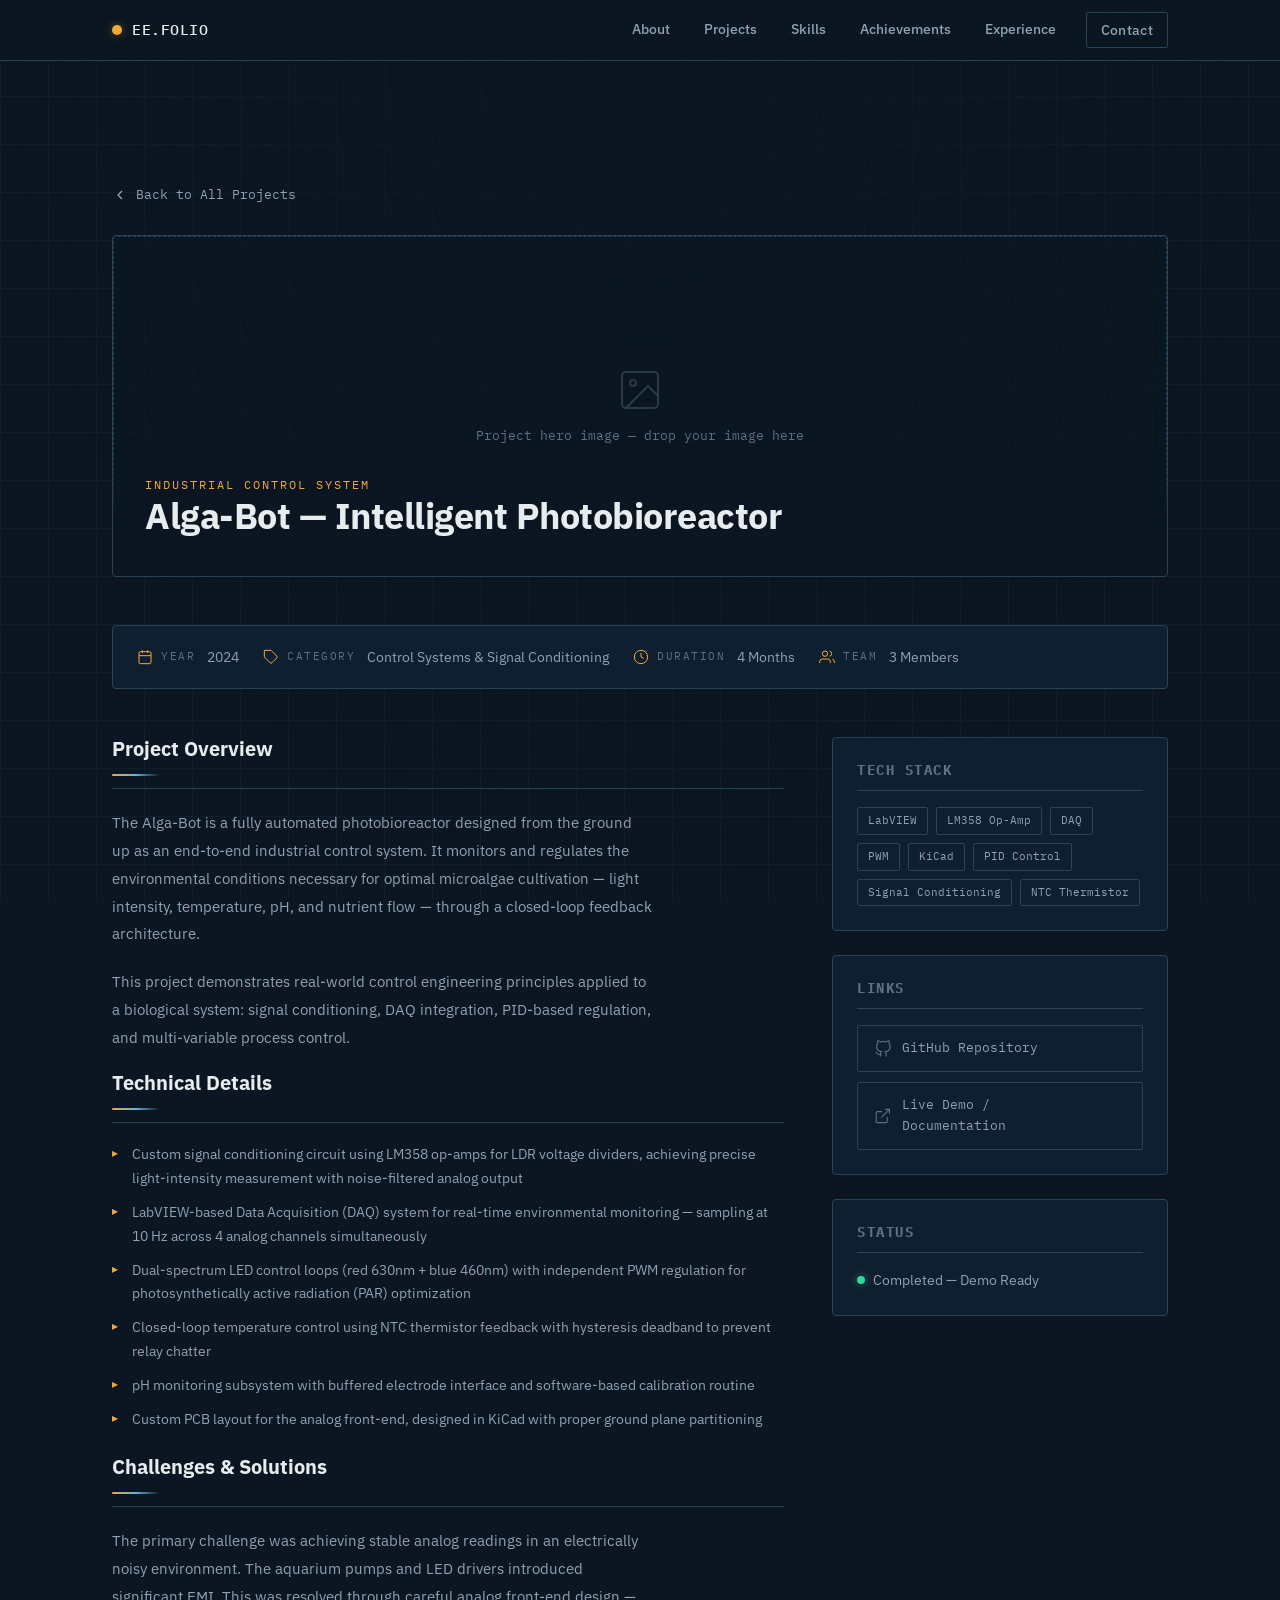
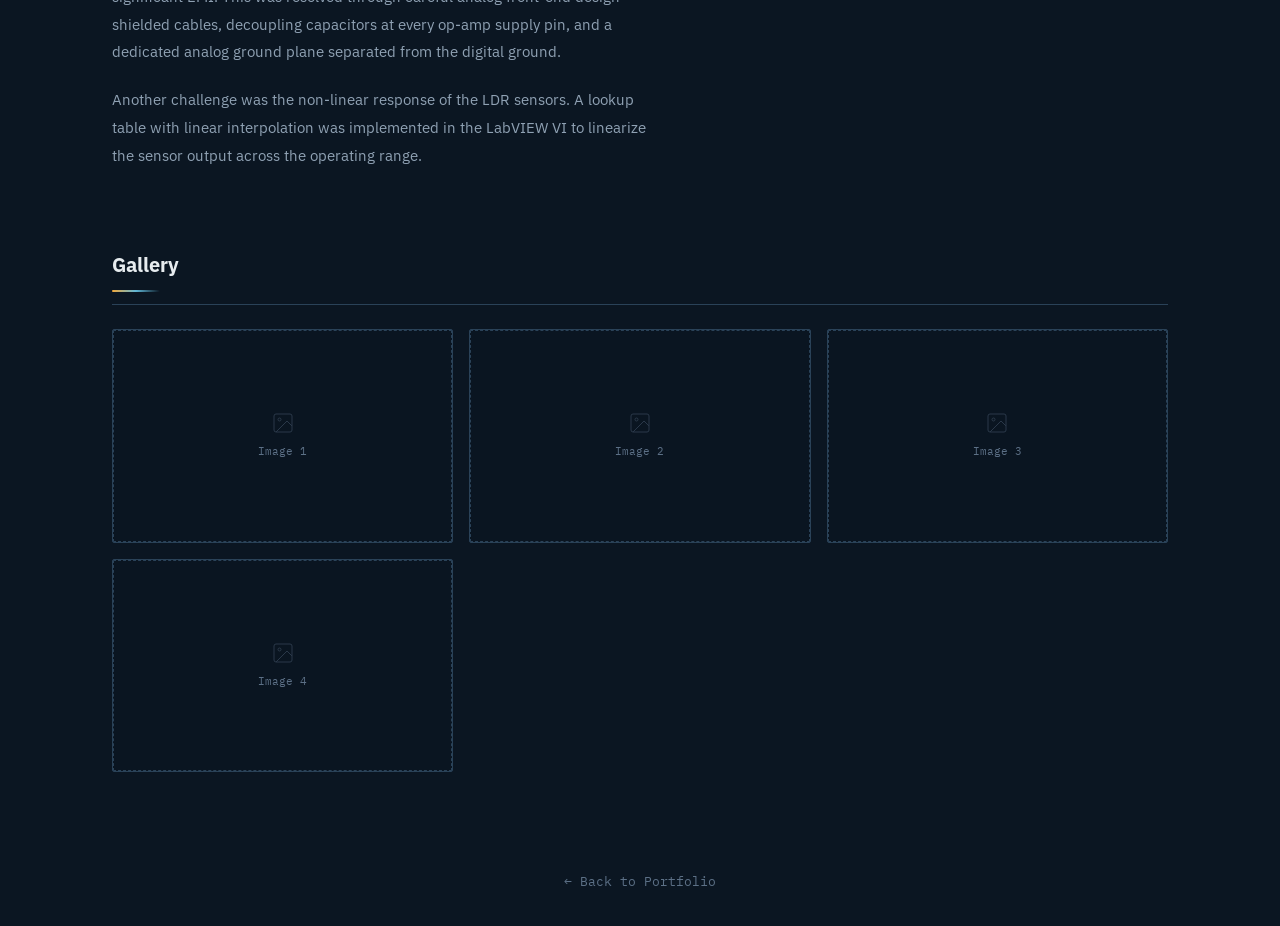
==== projects/algabot.html @ 8684368c "Add CV" ====
<!DOCTYPE html>
<html lang="en">
<head>
  <meta charset="UTF-8">
  <meta name="viewport" content="width=device-width, initial-scale=1.0">
  <title>Alga-Bot Photobioreactor — Project Detail</title>
  <meta name="description" content="End-to-end industrial control system — custom signal conditioning, LabVIEW DAQ integration, and dual-spectrum LED control loops for intelligent algae cultivation.">
  <link rel="stylesheet" href="../index.css">
  <link rel="stylesheet" href="../project-detail.css">
</head>
<body>

  <nav class="navbar" id="navbar">
    <div class="wrap">
      <a href="../index.html" class="logo">
        <span class="logo-dot"></span>
        <span>EE.FOLIO</span>
      </a>
      <ul class="nav-links">
        <li><a href="../index.html#about">About</a></li>
        <li><a href="../index.html#projects">Projects</a></li>
        <li><a href="../index.html#skills">Skills</a></li>
        <li><a href="../index.html#achievements">Achievements</a></li>
        <li><a href="../index.html#experience">Experience</a></li>
        <li><a href="../index.html#contact" class="btn btn-ghost">Contact</a></li>
      </ul>
    </div>
  </nav>

  <main class="wrap" style="padding-top: 100px;">

    <!-- Back Navigation -->
    <div class="back-nav">
      <a href="../index.html#projects" class="back-link">
        <svg viewBox="0 0 24 24" fill="none" stroke="currentColor" stroke-width="2"><polyline points="15 18 9 12 15 6"/></svg>
        Back to All Projects
      </a>
    </div>

    <!-- Hero Banner -->
    <div class="project-hero">
      <div class="project-hero-image-placeholder">
        <svg viewBox="0 0 24 24" fill="none" stroke="currentColor" stroke-width="1"><rect x="3" y="3" width="18" height="18" rx="2" ry="2"/><circle cx="8.5" cy="8.5" r="1.5"/><polyline points="21 15 16 10 5 21"/></svg>
        <span>Project hero image — drop your image here</span>
      </div>
      <div class="project-hero-overlay">
        <div class="project-category">Industrial Control System</div>
        <h1>Alga-Bot — Intelligent Photobioreactor</h1>
      </div>
    </div>

    <!-- Meta Strip -->
    <div class="project-meta-strip">
      <div class="meta-item">
        <svg viewBox="0 0 24 24" fill="none" stroke="currentColor" stroke-width="1.5"><rect x="3" y="4" width="18" height="18" rx="2" ry="2"/><line x1="16" y1="2" x2="16" y2="6"/><line x1="8" y1="2" x2="8" y2="6"/><line x1="3" y1="10" x2="21" y2="10"/></svg>
        <span class="meta-label">Year</span>
        <span class="meta-value">2024</span>
      </div>
      <div class="meta-item">
        <svg viewBox="0 0 24 24" fill="none" stroke="currentColor" stroke-width="1.5"><path d="M20.59 13.41l-7.17 7.17a2 2 0 0 1-2.83 0L2 12V2h10l8.59 8.59a2 2 0 0 1 0 2.82z"/><line x1="7" y1="7" x2="7.01" y2="7"/></svg>
        <span class="meta-label">Category</span>
        <span class="meta-value">Control Systems &amp; Signal Conditioning</span>
      </div>
      <div class="meta-item">
        <svg viewBox="0 0 24 24" fill="none" stroke="currentColor" stroke-width="1.5"><circle cx="12" cy="12" r="10"/><polyline points="12 6 12 12 16 14"/></svg>
        <span class="meta-label">Duration</span>
        <span class="meta-value">4 Months</span>
      </div>
      <div class="meta-item">
        <svg viewBox="0 0 24 24" fill="none" stroke="currentColor" stroke-width="1.5"><path d="M17 21v-2a4 4 0 0 0-4-4H5a4 4 0 0 0-4 4v2"/><circle cx="9" cy="7" r="4"/><path d="M23 21v-2a4 4 0 0 0-3-3.87"/><path d="M16 3.13a4 4 0 0 1 0 7.75"/></svg>
        <span class="meta-label">Team</span>
        <span class="meta-value">3 Members</span>
      </div>
    </div>

    <!-- Content Grid -->
    <div class="project-content">

      <!-- Left: Description -->
      <div class="project-description">
        <h2>Project Overview</h2>
        <p>
          The Alga-Bot is a fully automated photobioreactor designed from the ground up as an end-to-end industrial control system. It monitors and regulates the environmental conditions necessary for optimal microalgae cultivation — light intensity, temperature, pH, and nutrient flow — through a closed-loop feedback architecture.
        </p>
        <p>
          This project demonstrates real-world control engineering principles applied to a biological system: signal conditioning, DAQ integration, PID-based regulation, and multi-variable process control.
        </p>

        <h2>Technical Details</h2>
        <ul>
          <li>Custom signal conditioning circuit using LM358 op-amps for LDR voltage dividers, achieving precise light-intensity measurement with noise-filtered analog output</li>
          <li>LabVIEW-based Data Acquisition (DAQ) system for real-time environmental monitoring — sampling at 10 Hz across 4 analog channels simultaneously</li>
          <li>Dual-spectrum LED control loops (red 630nm + blue 460nm) with independent PWM regulation for photosynthetically active radiation (PAR) optimization</li>
          <li>Closed-loop temperature control using NTC thermistor feedback with hysteresis deadband to prevent relay chatter</li>
          <li>pH monitoring subsystem with buffered electrode interface and software-based calibration routine</li>
          <li>Custom PCB layout for the analog front-end, designed in KiCad with proper ground plane partitioning</li>
        </ul>

        <h2>Challenges &amp; Solutions</h2>
        <p>
          The primary challenge was achieving stable analog readings in an electrically noisy environment. The aquarium pumps and LED drivers introduced significant EMI. This was resolved through careful analog front-end design — shielded cables, decoupling capacitors at every op-amp supply pin, and a dedicated analog ground plane separated from the digital ground.
        </p>
        <p>
          Another challenge was the non-linear response of the LDR sensors. A lookup table with linear interpolation was implemented in the LabVIEW VI to linearize the sensor output across the operating range.
        </p>
      </div>

      <!-- Right: Sidebar -->
      <div class="project-sidebar">

        <!-- Tech Stack -->
        <div class="sidebar-panel">
          <h3>Tech Stack</h3>
          <div class="sidebar-tags">
            <span class="tag">LabVIEW</span>
            <span class="tag">LM358 Op-Amp</span>
            <span class="tag">DAQ</span>
            <span class="tag">PWM</span>
            <span class="tag">KiCad</span>
            <span class="tag">PID Control</span>
            <span class="tag">Signal Conditioning</span>
            <span class="tag">NTC Thermistor</span>
          </div>
        </div>

        <!-- Links -->
        <div class="sidebar-panel">
          <h3>Links</h3>
          <a href="#" class="project-link" target="_blank" rel="noopener">
            <svg viewBox="0 0 24 24" fill="none" stroke="currentColor" stroke-width="1.5"><path d="M9 19c-5 1.5-5-2.5-7-3m14 6v-3.87a3.37 3.37 0 0 0-.94-2.61c3.14-.35 6.44-1.54 6.44-7A5.44 5.44 0 0 0 20 4.77 5.07 5.07 0 0 0 19.91 1S18.73.65 16 2.48a13.38 13.38 0 0 0-7 0C6.27.65 5.09 1 5.09 1A5.07 5.07 0 0 0 5 4.77a5.44 5.44 0 0 0-1.5 3.78c0 5.42 3.3 6.61 6.44 7A3.37 3.37 0 0 0 9 18.13V22"/></svg>
            GitHub Repository
            <svg class="link-arrow" viewBox="0 0 24 24" fill="none" stroke="currentColor" stroke-width="2" width="14" height="14"><polyline points="9 18 15 12 9 6"/></svg>
          </a>
          <a href="#" class="project-link" target="_blank" rel="noopener">
            <svg viewBox="0 0 24 24" fill="none" stroke="currentColor" stroke-width="1.5"><path d="M18 13v6a2 2 0 0 1-2 2H5a2 2 0 0 1-2-2V8a2 2 0 0 1 2-2h6"/><polyline points="15 3 21 3 21 9"/><line x1="10" y1="14" x2="21" y2="3"/></svg>
            Live Demo / Documentation
            <svg class="link-arrow" viewBox="0 0 24 24" fill="none" stroke="currentColor" stroke-width="2" width="14" height="14"><polyline points="9 18 15 12 9 6"/></svg>
          </a>
        </div>

        <!-- Status -->
        <div class="sidebar-panel">
          <h3>Status</h3>
          <div style="display: flex; align-items: center; gap: 8px;">
            <span style="width: 8px; height: 8px; border-radius: 50%; background: #34d399; box-shadow: 0 0 8px rgba(52, 211, 153, 0.5);"></span>
            <span style="font-size: 14px; color: var(--text-muted);">Completed — Demo Ready</span>
          </div>
        </div>

      </div>
    </div>

    <!-- Image Gallery -->
    <div class="project-gallery">
      <h2>Gallery</h2>
      <div class="gallery-grid">
        <div class="gallery-item">
          <div class="gallery-placeholder">
            <svg viewBox="0 0 24 24" fill="none" stroke="currentColor" stroke-width="1"><rect x="3" y="3" width="18" height="18" rx="2" ry="2"/><circle cx="8.5" cy="8.5" r="1.5"/><polyline points="21 15 16 10 5 21"/></svg>
            <span>Image 1</span>
          </div>
          <div class="gallery-caption">Circuit Board Assembly</div>
        </div>
        <div class="gallery-item">
          <div class="gallery-placeholder">
            <svg viewBox="0 0 24 24" fill="none" stroke="currentColor" stroke-width="1"><rect x="3" y="3" width="18" height="18" rx="2" ry="2"/><circle cx="8.5" cy="8.5" r="1.5"/><polyline points="21 15 16 10 5 21"/></svg>
            <span>Image 2</span>
          </div>
          <div class="gallery-caption">LabVIEW Dashboard</div>
        </div>
        <div class="gallery-item">
          <div class="gallery-placeholder">
            <svg viewBox="0 0 24 24" fill="none" stroke="currentColor" stroke-width="1"><rect x="3" y="3" width="18" height="18" rx="2" ry="2"/><circle cx="8.5" cy="8.5" r="1.5"/><polyline points="21 15 16 10 5 21"/></svg>
            <span>Image 3</span>
          </div>
          <div class="gallery-caption">Full System Setup</div>
        </div>
        <div class="gallery-item">
          <div class="gallery-placeholder">
            <svg viewBox="0 0 24 24" fill="none" stroke="currentColor" stroke-width="1"><rect x="3" y="3" width="18" height="18" rx="2" ry="2"/><circle cx="8.5" cy="8.5" r="1.5"/><polyline points="21 15 16 10 5 21"/></svg>
            <span>Image 4</span>
          </div>
          <div class="gallery-caption">Signal Conditioning PCB</div>
        </div>
      </div>
    </div>

  </main>

  <footer>
    <div class="wrap" style="padding: 32px 0; text-align: center;">
      <a href="../index.html" style="font-family: var(--font-mono); font-size: 13px; color: var(--text-faint); text-decoration: none;">← Back to Portfolio</a>
    </div>
  </footer>

</body>
</html>
---- index.css ----
/* ============================================================
   CONTROL PANEL / SCHEMATIC PORTFOLIO — DESIGN SYSTEM & STYLES
   ============================================================ */

/* --- Fonts --- */
@import url('https://fonts.googleapis.com/css2?family=IBM+Plex+Mono:wght@400;500&family=IBM+Plex+Sans:wght@400;500;600;700&display=swap');

/* --- Custom Properties --- */
:root {
  --navy-950: #0B1622;
  --navy-900: #101F30;
  --navy-850: #132538;
  --navy-800: #16293D;
  --line: #2A4258;
  --line-bright: #3E6E96;
  --amber: #F2A93B;
  --amber-dim: #8a6425;
  --amber-glow: rgba(242, 169, 59, 0.35);
  --cyan: #5FB6D6;
  --text: #E7ECEF;
  --text-muted: #8FA1B3;
  --text-faint: #5C7086;

  --radius-sm: 2px;
  --radius-md: 4px;
  --font-sans: 'IBM Plex Sans', sans-serif;
  --font-mono: 'IBM Plex Mono', monospace;

  --grid-size: 48px;
  --wrap-max: 1120px;
  --wrap-pad: 32px;
  --section-pad: 80px;
}

/* --- Reset --- */
*, *::before, *::after {
  margin: 0;
  padding: 0;
  box-sizing: border-box;
}

html {
  scroll-behavior: smooth;
  -webkit-font-smoothing: antialiased;
  -moz-osx-font-smoothing: grayscale;
}

body {
  font-family: var(--font-sans);
  font-size: 16px;
  line-height: 1.6;
  color: var(--text-muted);
  background-color: var(--navy-950);
  min-height: 100vh;
  overflow-x: hidden;
}

/* --- Blueprint Grid Background --- */
body::before {
  content: '';
  position: fixed;
  inset: 0;
  z-index: 0;
  pointer-events: none;
  background-image:
    linear-gradient(to right,  var(--line) 1px, transparent 1px),
    linear-gradient(to bottom, var(--line) 1px, transparent 1px);
  background-size: var(--grid-size) var(--grid-size);
  opacity: 0.18;
}

/* Radial vignette to fade grid at top */
body::after {
  content: '';
  position: fixed;
  inset: 0;
  z-index: 0;
  pointer-events: none;
  background: radial-gradient(ellipse at 50% 0%, var(--navy-950) 0%, transparent 70%);
}

/* --- Utility: Wrap --- */
.wrap {
  max-width: var(--wrap-max);
  margin: 0 auto;
  padding-left: var(--wrap-pad);
  padding-right: var(--wrap-pad);
  position: relative;
  z-index: 1;
}

section {
  padding-top: var(--section-pad);
  padding-bottom: var(--section-pad);
  position: relative;
  z-index: 1;
}

/* --- Focus Ring --- */
:focus-visible {
  outline: 2px solid var(--amber);
  outline-offset: 3px;
}

/* --- Links --- */
a {
  color: inherit;
  text-decoration: none;
}

/* --- Typography --- */
h1, h2, h3, h4 {
  color: var(--text);
  font-weight: 700;
  line-height: 1.15;
}

h1 {
  font-size: 44px;
  letter-spacing: -0.5px;
}

h2 {
  font-size: 26px;
  margin-bottom: 48px;
}

h2 .section-ref {
  font-family: var(--font-mono);
  font-size: 12px;
  font-weight: 400;
  color: var(--text-faint);
  margin-right: 10px;
  vertical-align: middle;
}

p {
  max-width: 60ch;
}

.mono {
  font-family: var(--font-mono);
}

.eyebrow {
  font-family: var(--font-mono);
  font-size: 13px;
  color: var(--cyan);
  font-weight: 400;
  margin-bottom: 12px;
  display: block;
}

.lede {
  font-size: 17px;
  color: var(--text-muted);
  max-width: 46ch;
  margin-top: 16px;
  line-height: 1.6;
}

.amber {
  background: linear-gradient(135deg, #F2A93B 0%, #E8A535 40%, #5FB6D6 100%);
  -webkit-background-clip: text;
  -webkit-text-fill-color: transparent;
  background-clip: text;
}

/* --- Buttons --- */
.btn {
  display: inline-flex;
  align-items: center;
  gap: 8px;
  font-family: var(--font-mono);
  font-size: 13px;
  font-weight: 500;
  padding: 11px 24px;
  border-radius: var(--radius-sm);
  border: 1px solid transparent;
  cursor: pointer;
  transition: transform 0.18s ease, background-color 0.18s ease, border-color 0.18s ease, color 0.18s ease;
  text-decoration: none;
  letter-spacing: 0.3px;
}

.btn:hover {
  transform: translateY(-1px);
}

.btn-primary {
  background-color: var(--amber);
  color: var(--navy-950);
  border-color: var(--amber);
}

.btn-primary:hover {
  background-color: #e69d2f;
  border-color: #e69d2f;
}

.btn-ghost {
  background: transparent;
  color: var(--text);
  border-color: var(--line);
}

.btn-ghost:hover {
  border-color: var(--line-bright);
  color: var(--amber);
}

/* --- Mounting Bolt Dots --- */
.panel {
  position: relative;
  background: var(--navy-900);
  border: 1px solid var(--line);
  border-radius: var(--radius-md);
  transition: border-color 0.25s ease;
}

.panel:hover {
  border-color: var(--line-bright);
}

.panel::before,
.panel::after,
.panel .bolt-bl,
.panel .bolt-br {
  content: '';
  position: absolute;
  width: 8px;
  height: 8px;
  border-radius: 50%;
  background: var(--navy-800);
  border: 1px solid var(--line);
  z-index: 2;
}

.panel::before { top: 8px; left: 8px; }
.panel::after  { top: 8px; right: 8px; }
.panel .bolt-bl { bottom: 8px; left: 8px; }
.panel .bolt-br { bottom: 8px; right: 8px; }


/* ====================
   NAVBAR
   ==================== */
.navbar {
  position: sticky;
  top: 0;
  z-index: 100;
  background: rgba(11, 22, 34, 0.82);
  backdrop-filter: blur(16px);
  -webkit-backdrop-filter: blur(16px);
  border-bottom: 1px solid var(--line);
}

.navbar .wrap {
  display: flex;
  align-items: center;
  justify-content: space-between;
  height: 60px;
}

.logo {
  display: flex;
  align-items: center;
  gap: 10px;
  font-family: var(--font-mono);
  font-size: 15px;
  font-weight: 500;
  color: var(--text);
  letter-spacing: 0.5px;
}

.logo-dot {
  width: 10px;
  height: 10px;
  border-radius: 50%;
  background: var(--amber);
  box-shadow: 0 0 8px var(--amber-glow), 0 0 20px rgba(242, 169, 59, 0.15);
}

.nav-links {
  display: flex;
  align-items: center;
  gap: 6px;
  list-style: none;
}

.nav-links a {
  font-family: var(--font-sans);
  font-size: 14px;
  font-weight: 500;
  color: var(--text-muted);
  padding: 6px 14px;
  border-radius: var(--radius-sm);
  transition: color 0.18s ease;
}

.nav-links a:not(.btn) {
  display: inline-block;
  transform: translateY(1px); /* Lowers the text to align with the button */
}

.nav-links a:hover {
  color: var(--text);
}

.nav-links .btn {
  margin-left: 10px;
}


/* ====================
   BUS RULE DIVIDER
   ==================== */
.bus-rule {
  position: relative;
  z-index: 1;
  height: 1px;
  background: var(--line-bright);
  margin: 0;
}

.bus-rule::before,
.bus-rule::after {
  content: '';
  position: absolute;
  top: 50%;
  transform: translateY(-50%);
  width: 6px;
  height: 6px;
  border-radius: 50%;
  background: var(--navy-950);
  border: 1.5px solid var(--line-bright);
}

.bus-rule::before { left: 25%; }
.bus-rule::after  { right: 25%; }

.bus-rule-center {
  position: absolute;
  top: 50%;
  left: 50%;
  transform: translate(-50%, -50%);
  width: 6px;
  height: 6px;
  border-radius: 50%;
  background: var(--navy-950);
  border: 1.5px solid var(--line-bright);
}


/* ====================
   HERO
   ==================== */
.hero {
  padding-top: 100px;
  padding-bottom: var(--section-pad);
}

.hero-grid {
  display: grid;
  grid-template-columns: 55fr 45fr;
  gap: 48px;
  align-items: center;
}

.hero-text {
  display: flex;
  flex-direction: column;
  align-items: flex-start;
}

.hero-text h1 {
  margin-bottom: 0;
}

.hero-buttons {
  display: flex;
  gap: 14px;
  margin-top: 32px;
}

/* Oscilloscope Panel */
.scope-panel {
  background: var(--navy-900);
  border: 1px solid var(--line);
  border-radius: var(--radius-md);
  overflow: hidden;
}

.scope-header {
  display: flex;
  align-items: center;
  justify-content: space-between;
  padding: 10px 16px;
  border-bottom: 1px solid var(--line);
}

.scope-channel {
  font-family: var(--font-mono);
  font-size: 11px;
  color: var(--text-faint);
  letter-spacing: 0.5px;
}

.scope-leds {
  display: flex;
  gap: 8px;
}

.led {
  width: 8px;
  height: 8px;
  border-radius: 50%;
  background: var(--navy-800);
  border: 1px solid var(--line);
  transition: background 0.16s ease, box-shadow 0.16s ease;
}

.led.on {
  background: var(--amber);
  border-color: var(--amber);
  box-shadow: 0 0 6px var(--amber-glow), 0 0 14px rgba(242, 169, 59, 0.2);
}

.scope-display {
  padding: 20px 16px;
  position: relative;
  height: 180px;
  overflow: hidden;
}

.scope-grid-line {
  position: absolute;
  left: 16px;
  right: 16px;
  height: 1px;
  background: var(--line);
  opacity: 0.5;
}

.scope-grid-line:nth-child(1) { top: 25%; }
.scope-grid-line:nth-child(2) { top: 50%; }
.scope-grid-line:nth-child(3) { top: 75%; }

.scope-svg {
  position: relative;
  z-index: 1;
  width: 100%;
  height: 100%;
}

.scope-trace {
  fill: none;
  stroke: var(--amber);
  stroke-width: 2;
  stroke-linecap: round;
  stroke-linejoin: round;
  filter: drop-shadow(0 0 4px rgba(242, 169, 59, 0.4));
}

.scope-footer {
  display: flex;
  align-items: center;
  justify-content: space-between;
  padding: 10px 16px;
  border-top: 1px solid var(--line);
  font-family: var(--font-mono);
  font-size: 11px;
}

.scope-readout {
  color: var(--text-faint);
  letter-spacing: 0.3px;
}

.scope-readout span {
  color: var(--text-muted);
}

.scope-status {
  color: var(--text-faint);
  letter-spacing: 0.5px;
}

.scope-status.active {
  color: var(--amber);
}


/* ====================
   ABOUT
   ==================== */
.about-grid {
  display: grid;
  grid-template-columns: 2fr 3fr;
  gap: 48px;
  align-items: start;
}

/* Photo Panel */
.photo-panel {
  position: relative;
  background: var(--navy-900);
  border: 1px solid var(--line);
  border-radius: var(--radius-md);
  aspect-ratio: 3 / 4;
  overflow: hidden;
  transition: border-color 0.25s ease;
}

.photo-panel:hover {
  border-color: var(--line-bright);
}

/* Bolt dots for photo panel */
.photo-panel .bolt {
  position: absolute;
  width: 8px;
  height: 8px;
  border-radius: 50%;
  background: var(--navy-800);
  border: 1px solid var(--line);
  z-index: 3;
}

.photo-panel .bolt-tl { top: 8px; left: 8px; }
.photo-panel .bolt-tr { top: 8px; right: 8px; }

.photo-upload-label {
  display: flex;
  flex-direction: column;
  align-items: center;
  justify-content: center;
  width: 100%;
  height: 100%;
  cursor: pointer;
  gap: 12px;
  position: relative;
  z-index: 1;
}

.photo-upload-label input[type="file"] {
  position: absolute;
  width: 0;
  height: 0;
  opacity: 0;
  pointer-events: none;
}

.photo-upload-icon {
  width: 48px;
  height: 48px;
  color: var(--text-faint);
  opacity: 0.5;
}

.photo-upload-hint {
  font-family: var(--font-mono);
  font-size: 11px;
  color: var(--text-faint);
  text-align: center;
  line-height: 1.5;
}

.photo-panel img {
  position: absolute;
  inset: 0;
  width: 100%;
  height: 100%;
  object-fit: cover;
  z-index: 2;
  border-radius: var(--radius-md);
  opacity: 0;
  transform: scale(1.06);
  transition: opacity 0.6s ease, transform 0.6s ease;
}

.photo-panel img.loaded {
  opacity: 1;
  transform: scale(1);
}

/* Bio & Spec Sheet */
.bio p {
  margin-bottom: 16px;
}

.spec-sheet {
  margin-top: 32px;
  border-top: 1px solid var(--line);
}

.spec-row {
  display: flex;
  align-items: baseline;
  gap: 16px;
  padding: 12px 0;
  border-bottom: 1px solid var(--line);
}

.spec-key {
  font-family: var(--font-mono);
  font-size: 12px;
  color: var(--text-faint);
  letter-spacing: 0.5px;
  min-width: 110px;
  flex-shrink: 0;
}

.spec-val {
  font-size: 15px;
  color: var(--text);
  font-weight: 400;
}


/* ====================
   PROJECTS
   ==================== */
.project-grid {
  display: grid;
  grid-template-columns: 1fr 1fr;
  gap: 24px;
}

.project-card {
  position: relative;
  background: var(--navy-900);
  border: 1px solid var(--line);
  border-radius: var(--radius-md);
  padding: 28px 24px 20px;
  transition: border-color 0.25s ease, box-shadow 0.35s ease;
  background-image: linear-gradient(90deg, var(--amber), var(--cyan));
  background-size: 100% 2px;
  background-repeat: no-repeat;
  background-position: top;
  /* Scroll animation */
  opacity: 0;
  transition: border-color 0.25s ease, opacity 0.5s ease;
}

.project-card:hover {
  border-color: var(--line-bright);
  box-shadow: 0 4px 30px rgba(242, 169, 59, 0.1), 0 0 60px rgba(95, 182, 214, 0.05);
}

.project-card.visible {
  opacity: 1;
}

/* Bolt dots */
.project-card::before,
.project-card::after {
  content: '';
  position: absolute;
  width: 7px;
  height: 7px;
  border-radius: 50%;
  background: var(--navy-800);
  border: 1px solid var(--line);
}

.project-card::before { top: 8px; left: 8px; }
.project-card::after  { top: 8px; right: 8px; }

.project-card h3 {
  font-size: 17px;
  font-weight: 600;
  color: var(--text);
  margin-bottom: 8px;
  display: flex;
  align-items: center;
  gap: 10px;
}

.project-icon {
  width: 22px;
  height: 22px;
  flex-shrink: 0;
  color: var(--amber);
  filter: drop-shadow(0 0 4px rgba(242, 169, 59, 0.3));
  opacity: 0.9;
  transition: opacity 0.25s ease, filter 0.25s ease;
}

.project-card:hover .project-icon {
  opacity: 1;
  filter: drop-shadow(0 0 8px rgba(242, 169, 59, 0.5));
}

.project-desc {
  font-size: 14px;
  color: var(--text-muted);
  line-height: 1.55;
  margin-bottom: 0;
}

/* Tag row — collapsed, expands on hover */
.project-tags {
  display: flex;
  flex-wrap: wrap;
  gap: 6px;
  max-height: 0;
  opacity: 0;
  overflow: hidden;
  transition: max-height 0.35s cubic-bezier(.4,0,.2,1), opacity 0.3s ease, margin 0.3s ease;
  margin-top: 0;
}

.project-card:hover .project-tags,
.project-card:focus-within .project-tags {
  max-height: 80px;
  opacity: 1;
  margin-top: 14px;
}

.tag {
  font-family: var(--font-mono);
  font-size: 11px;
  color: var(--cyan);
  background: rgba(95, 182, 214, 0.08);
  border: 1px solid rgba(95, 182, 214, 0.2);
  padding: 3px 10px;
  border-radius: var(--radius-sm);
  white-space: nowrap;
}

.project-meta {
  display: flex;
  align-items: center;
  gap: 16px;
  margin-top: 16px;
  padding-top: 14px;
  border-top: 1px solid var(--line);
  font-family: var(--font-mono);
  font-size: 11px;
  color: var(--text-faint);
}


/* ====================
   SKILLS (Radial Gauges)
   ==================== */
.skill-grid {
  display: grid;
  grid-template-columns: repeat(4, 1fr);
  gap: 36px;
}

.skill-gauge {
  display: flex;
  flex-direction: column;
  align-items: center;
  gap: 14px;
}

.gauge-ring {
  width: 110px;
  height: 110px;
  transform: rotate(-90deg);
}

.gauge-track {
  fill: none;
  stroke: var(--line);
  stroke-width: 6;
}

.gauge-fill {
  fill: none;
  stroke: var(--amber);
  stroke-width: 6;
  stroke-linecap: round;
  transition: stroke-dashoffset 1.1s cubic-bezier(.4,0,.2,1);
  filter: drop-shadow(0 0 3px rgba(242, 169, 59, 0.3));
}

.gauge-label {
  text-align: center;
}

.gauge-label .name {
  display: block;
  font-size: 14px;
  color: var(--text);
  font-weight: 500;
  margin-bottom: 4px;
}

.gauge-label .pct {
  font-family: var(--font-mono);
  font-size: 13px;
  color: var(--text-faint);
}


/* ====================
   ACHIEVEMENTS
   ==================== */
.marquee-container {
  overflow: hidden;
  position: relative;
  width: 100%;
  padding: 10px 0;
  mask-image: linear-gradient(to right, transparent, black 5%, black 95%, transparent);
  -webkit-mask-image: linear-gradient(to right, transparent, black 5%, black 95%, transparent);
}

.marquee-track {
  display: flex;
  width: max-content;
  animation: scrollMarquee 35s linear infinite;
}

.marquee-container:hover .marquee-track {
  animation-play-state: paused;
}

.marquee-set {
  display: flex;
  gap: 24px;
  padding-right: 24px;
}

.marquee-card {
  flex-shrink: 0;
  width: 340px;
  background: var(--navy-900);
  border: 1px solid var(--line);
  border-radius: var(--radius-md);
  padding: 16px;
  display: flex;
  flex-direction: column;
  gap: 16px;
  cursor: default;
  transition: transform 0.4s cubic-bezier(.175,.885,.32,1.275), border-color 0.3s ease, box-shadow 0.3s ease;
}

a.marquee-card {
  text-decoration: none;
  color: inherit;
  cursor: pointer;
  pointer-events: auto;
}

.marquee-image-placeholder {
  width: 100%;
  height: 180px;
  background: rgba(11, 22, 34, 0.4);
  border: 1px dashed var(--line);
  border-radius: var(--radius-sm);
  display: flex;
  align-items: center;
  justify-content: center;
  overflow: hidden;
  position: relative;
}

.marquee-image-placeholder svg {
  width: 24px;
  height: 24px;
  color: var(--text-faint);
  opacity: 0.5;
  transition: opacity 0.3s ease;
}

.marquee-image-placeholder img {
  width: 100%;
  height: 100%;
  object-fit: cover;
  display: block;
}

.marquee-content {
  display: flex;
  flex-direction: column;
  align-items: center;
  justify-content: center;
  gap: 12px;
  text-align: center;
  flex-grow: 1;
  padding-bottom: 8px;
}

.marquee-content svg {
  width: 32px;
  height: 32px;
  color: var(--text-faint);
  transition: color 0.3s ease, transform 0.4s cubic-bezier(.175,.885,.32,1.275), filter 0.3s ease;
}

.marquee-text {
  font-family: var(--font-mono);
  font-size: 13px;
  color: var(--text-muted);
  line-height: 1.5;
  transition: color 0.3s ease;
}

/* Fancy transitions */
.marquee-card:hover {
  transform: translateY(-8px) scale(1.03);
  border-color: var(--amber);
  box-shadow: 0 12px 30px -10px rgba(242, 169, 59, 0.2);
  z-index: 2;
  position: relative;
}

.marquee-card:hover .marquee-content svg {
  color: var(--amber);
  transform: scale(1.15);
  filter: drop-shadow(0 0 8px var(--amber-glow));
}

.marquee-card:hover .marquee-image-placeholder svg {
  opacity: 1;
  color: var(--amber);
}

.marquee-card:hover .marquee-text {
  color: var(--text);
}

@keyframes scrollMarquee {
  to {
    transform: translateX(-50%);
  }
}

/* Reduced motion for marquee */
@media (prefers-reduced-motion: reduce) {
  .marquee-track {
    animation: none;
    overflow-x: auto;
    width: 100%;
    scrollbar-width: thin;
    scrollbar-color: var(--amber) var(--navy-900);
  }
  .marquee-track::-webkit-scrollbar {
    height: 6px;
  }
  .marquee-track::-webkit-scrollbar-track {
    background: var(--navy-900);
  }
  .marquee-track::-webkit-scrollbar-thumb {
    background: var(--amber);
    border-radius: 4px;
  }
  .marquee-set:nth-child(2) {
    display: none;
  }
}


/* ====================
   EXPERIENCE (Timeline)
   ==================== */
.timeline {
  position: relative;
  padding-left: 40px;
}

.timeline-wire {
  position: absolute;
  left: 10px;
  top: 0;
  bottom: 0;
  width: 2px;
  background: var(--line);
}

.timeline-current {
  position: absolute;
  left: 0;
  top: 0;
  width: 2px;
  height: 0%;
  background: var(--amber);
  box-shadow: 0 0 6px var(--amber-glow);
  transition: none; /* scroll-driven, no CSS transition */
}

.timeline-item {
  position: relative;
  padding-bottom: 48px;
}

.timeline-item:last-child {
  padding-bottom: 0;
}

.timeline-node {
  position: absolute;
  left: -40px;
  top: 4px;
  width: 18px;
  height: 18px;
  display: flex;
  align-items: center;
  justify-content: center;
}

.timeline-node::before {
  content: '';
  width: 10px;
  height: 10px;
  border-radius: 50%;
  border: 2px solid var(--line-bright);
  background: var(--navy-950);
  transition: background 0.3s ease, border-color 0.3s ease;
}

.timeline-item.lit .timeline-node::before {
  background: var(--amber);
  border-color: var(--amber);
  box-shadow: 0 0 8px var(--amber-glow);
}

.timeline-role {
  font-size: 17px;
  font-weight: 600;
  color: var(--text);
  margin-bottom: 4px;
}

.timeline-org {
  font-size: 14px;
  color: var(--cyan);
  margin-bottom: 4px;
}

.timeline-date {
  font-family: var(--font-mono);
  font-size: 12px;
  color: var(--text-faint);
  margin-bottom: 10px;
}

.timeline-desc {
  font-size: 14px;
  color: var(--text-muted);
  max-width: 54ch;
  line-height: 1.55;
}


/* ====================
   CONTACT (Terminal Block)
   ==================== */
.terminal-block {
  display: grid;
  grid-template-columns: repeat(4, 1fr);
  border: 1px solid var(--line);
  border-radius: var(--radius-md);
  overflow: hidden;
}

.terminal-cell {
  padding: 28px 24px;
  border-right: 1px solid var(--line);
  transition: background 0.25s ease, box-shadow 0.3s ease;
  text-decoration: none;
  display: block;
  position: relative;
}

.terminal-cell:last-child {
  border-right: none;
}

.terminal-cell:hover {
  background: rgba(242, 169, 59, 0.04);
  box-shadow: inset 0 -2px 0 0 var(--amber), 0 4px 20px rgba(242, 169, 59, 0.08);
}

.terminal-label {
  font-family: var(--font-mono);
  font-size: 11px;
  color: var(--text-faint);
  letter-spacing: 1px;
  margin-bottom: 8px;
  display: block;
}

.terminal-value {
  font-size: 14px;
  color: var(--amber);
  font-weight: 500;
  word-break: break-all;
}


/* ====================
   FOOTER
   ==================== */
.footer {
  padding: 40px 0;
  text-align: center;
  position: relative;
  z-index: 1;
}

.footer p {
  font-family: var(--font-mono);
  font-size: 12px;
  color: var(--text-faint);
  max-width: none;
  margin: 0 auto;
}


/* ====================
   VISUAL ENHANCEMENTS
   ==================== */

/* Hero headline backdrop glow */
.hero-text h1 {
  position: relative;
}

.hero-text h1::after {
  content: '';
  position: absolute;
  left: -20px;
  top: 50%;
  transform: translateY(-50%);
  width: 180px;
  height: 180px;
  background: radial-gradient(circle, rgba(242, 169, 59, 0.08) 0%, transparent 70%);
  pointer-events: none;
  z-index: -1;
}

/* Section heading gradient underline */
h2::after {
  content: '';
  display: block;
  width: 48px;
  height: 2px;
  background: linear-gradient(90deg, var(--amber), var(--cyan), transparent);
  margin-top: 14px;
  border-radius: 1px;
}

/* Multi-color LEDs */
#led-1.on {
  background: #4ADE80;
  border-color: #4ADE80;
  box-shadow: 0 0 6px rgba(74, 222, 128, 0.4), 0 0 14px rgba(74, 222, 128, 0.2);
}

#led-3.on {
  background: var(--cyan);
  border-color: var(--cyan);
  box-shadow: 0 0 6px rgba(95, 182, 214, 0.4), 0 0 14px rgba(95, 182, 214, 0.2);
}

/* Scope panel ambient glow */
.scope-panel {
  box-shadow: 0 0 40px rgba(242, 169, 59, 0.06), 0 8px 32px rgba(0, 0, 0, 0.3);
  transition: box-shadow 0.4s ease, border-color 0.25s ease;
}

.scope-panel:hover {
  box-shadow: 0 0 50px rgba(242, 169, 59, 0.1), 0 8px 40px rgba(0, 0, 0, 0.35);
}

/* Pulsing timeline nodes */
@keyframes node-pulse {
  0%, 100% { box-shadow: 0 0 8px rgba(242, 169, 59, 0.35); }
  50% { box-shadow: 0 0 16px rgba(242, 169, 59, 0.45), 0 0 32px rgba(242, 169, 59, 0.15); }
}

.timeline-item.lit .timeline-node::before {
  animation: node-pulse 2.2s ease-in-out infinite;
}

/* Achievement slot hover glow */
.achievement-slot.filled:hover {
  border-color: var(--line-bright);
  box-shadow: 0 4px 24px rgba(95, 182, 214, 0.12), 0 0 0 1px rgba(95, 182, 214, 0.15);
}

/* Animated bus-rule flow */
@keyframes bus-flow {
  0% { background-position: -200% 0; }
  100% { background-position: 200% 0; }
}

.bus-rule {
  background: linear-gradient(90deg, var(--line) 0%, var(--line-bright) 30%, var(--amber) 50%, var(--line-bright) 70%, var(--line) 100%);
  background-size: 200% 100%;
  animation: bus-flow 6s linear infinite;
}

/* Photo panel corner circuit traces */
.photo-panel::before {
  content: '';
  position: absolute;
  bottom: 8px;
  left: 8px;
  width: 30px;
  height: 30px;
  border-left: 1px solid var(--line-bright);
  border-bottom: 1px solid var(--line-bright);
  border-radius: 0 0 0 2px;
  opacity: 0.4;
  z-index: 3;
}

.photo-panel::after {
  content: '';
  position: absolute;
  bottom: 8px;
  right: 8px;
  width: 30px;
  height: 30px;
  border-right: 1px solid var(--line-bright);
  border-bottom: 1px solid var(--line-bright);
  border-radius: 0 0 2px 0;
  opacity: 0.4;
  z-index: 3;
}

/* Hero particle canvas */
.hero-particles {
  position: absolute;
  inset: 0;
  z-index: 0;
  pointer-events: none;
  overflow: hidden;
}

.hero-particles canvas {
  width: 100%;
  height: 100%;
}

.hero {
  position: relative;
  overflow: hidden;
}

/* Tag chip hover color shift */
.tag:hover {
  background: rgba(95, 182, 214, 0.14);
  border-color: rgba(95, 182, 214, 0.35);
  color: var(--text);
}

/* Skill gauge glow on fill */
.gauge-fill {
  filter: drop-shadow(0 0 4px rgba(242, 169, 59, 0.4)) drop-shadow(0 0 10px rgba(242, 169, 59, 0.15));
}

/* Nav link hover indicator */
.nav-links a:not(.btn)::after {
  content: '';
  display: block;
  width: 0;
  height: 1px;
  background: linear-gradient(90deg, var(--amber), var(--cyan));
  transition: width 0.25s ease;
  margin-top: 2px;
}

.nav-links a:not(.btn):hover::after {
  width: 100%;
}

/* Button primary gradient shimmer */
@keyframes btn-shimmer {
  0% { background-position: -200% center; }
  100% { background-position: 200% center; }
}

.btn-primary {
  background: linear-gradient(90deg, var(--amber) 0%, #E8C54A 25%, var(--amber) 50%, #E8C54A 75%, var(--amber) 100%);
  background-size: 200% auto;
  animation: btn-shimmer 4s linear infinite;
}

.btn-primary:hover {
  background: linear-gradient(90deg, #e69d2f 0%, #d4a83e 25%, #e69d2f 50%, #d4a83e 75%, #e69d2f 100%);
  background-size: 200% auto;
  animation: btn-shimmer 2s linear infinite;
}

/* Terminal value gradient */
.terminal-value {
  background: linear-gradient(135deg, var(--amber), #E8C54A);
  -webkit-background-clip: text;
  -webkit-text-fill-color: transparent;
  background-clip: text;
}

/* Scope trace stronger glow */
.scope-trace {
  filter: drop-shadow(0 0 6px rgba(242, 169, 59, 0.5)) drop-shadow(0 0 12px rgba(242, 169, 59, 0.2));
}


/* ====================
   RESPONSIVE
   ==================== */

/* Tablet */
@media (max-width: 1024px) {
  :root {
    --wrap-pad: 24px;
    --section-pad: 60px;
  }

  h1 { font-size: 36px; }
  h2 { font-size: 22px; }

  .hero-grid {
    grid-template-columns: 1fr;
    gap: 40px;
  }

  .about-grid {
    grid-template-columns: 1fr;
    gap: 32px;
  }

  .photo-panel {
    max-width: 280px;
    aspect-ratio: 3 / 3.5;
  }

  .skill-grid {
    grid-template-columns: repeat(3, 1fr);
    gap: 28px;
  }

  .achievement-grid {
    grid-template-columns: repeat(2, 1fr);
  }

  .terminal-block {
    grid-template-columns: repeat(2, 1fr);
  }

  .terminal-cell:nth-child(2) {
    border-right: none;
  }

  .terminal-cell:nth-child(1),
  .terminal-cell:nth-child(2) {
    border-bottom: 1px solid var(--line);
  }
}

/* Mobile */
@media (max-width: 640px) {
  :root {
    --wrap-pad: 16px;
    --section-pad: 48px;
    --grid-size: 32px;
  }

  h1 { font-size: 28px; }
  h2 { font-size: 20px; margin-bottom: 32px; }

  .navbar .wrap { height: 52px; }

  .nav-links a {
    font-size: 12px;
    padding: 6px 8px;
  }

  .nav-links .btn {
    padding: 8px 14px;
    font-size: 11px;
  }

  .hero { padding-top: 64px; }

  .lede { font-size: 15px; }

  .hero-buttons {
    flex-direction: column;
    gap: 10px;
    width: 100%;
  }

  .hero-buttons .btn {
    width: 100%;
    justify-content: center;
  }

  .project-grid {
    grid-template-columns: 1fr;
  }

  .skill-grid {
    grid-template-columns: repeat(2, 1fr);
    gap: 24px;
  }

  .achievement-grid {
    grid-template-columns: 1fr 1fr;
    gap: 16px;
  }

  .terminal-block {
    grid-template-columns: 1fr;
  }

  .terminal-cell {
    border-right: none;
    border-bottom: 1px solid var(--line);
  }

  .terminal-cell:last-child {
    border-bottom: none;
  }
}

/* Very small */
@media (max-width: 420px) {
  .achievement-grid {
    grid-template-columns: 1fr;
  }

  .skill-grid {
    grid-template-columns: repeat(2, 1fr);
  }

  .gauge-ring {
    width: 90px;
    height: 90px;
  }
}

/* --- Reduced Motion --- */
@media (prefers-reduced-motion: reduce) {
  *, *::before, *::after {
    animation-duration: 0.01ms !important;
    animation-iteration-count: 1 !important;
    transition-duration: 0.01ms !important;
    scroll-behavior: auto !important;
  }

  .project-card,
  .achievement-slot {
    opacity: 1 !important;
    transform: none !important;
  }

  .scope-trace {
    stroke-dashoffset: 0 !important;
  }

  .led {
    background: var(--amber) !important;
    box-shadow: 0 0 6px var(--amber-glow) !important;
  }

  .bus-rule {
    animation: none !important;
    background: var(--line-bright) !important;
  }

  .btn-primary {
    animation: none !important;
    background: var(--amber) !important;
  }

  .hero-particles {
    display: none !important;
  }
}


/* ====================
   ROBOT MASCOT
   ==================== */
#robot-mascot {
  position: fixed;
  bottom: 0px;
  right: 20px;
  width: 200px;
  height: 200px;
  z-index: 1000;
  pointer-events: none; /* Ensure it doesn't block clicks on the page */
  transform-origin: bottom center;
  animation: robot-wave 4s ease-in-out infinite;
}

#robot-mascot img {
  width: 100%;
  height: 100%;
  object-fit: contain;
}

@keyframes robot-wave {
  0% { transform: rotate(0deg) translateY(0); }
  10% { transform: rotate(6deg) translateY(-8px); }
  20% { transform: rotate(-4deg) translateY(-4px); }
  30% { transform: rotate(6deg) translateY(-8px); }
  40% { transform: rotate(0deg) translateY(0); }
  100% { transform: rotate(0deg) translateY(0); }
}

@media (prefers-reduced-motion: reduce) {
  #robot-mascot {
    animation: none;
  }
}

/* --- Glitch Name Animation --- */
.name-glitch-container {
  margin-top: 16px;
  margin-bottom: 24px;
  font-family: var(--font-sans);
  line-height: 1.1;
}

.name-greeting {
  font-size: 20px;
  color: var(--amber);
  font-family: var(--font-mono);
  font-weight: 500;
  display: inline-block;
  margin-bottom: 8px;
  letter-spacing: 0.5px;
}

.name-glitch {
  font-size: clamp(48px, 8vw, 76px);
  font-weight: 800;
  color: var(--amber);
  text-shadow: 0 0 15px var(--amber-glow), 0 0 30px rgba(242, 169, 59, 0.2);
  position: relative;
  display: inline-block;
  letter-spacing: -1.5px;
}

.name-glitch::before,
.name-glitch::after {
  content: attr(data-text);
  position: absolute;
  top: 0;
  left: 0;
  width: 100%;
  height: 100%;
  background: var(--navy-950);
}

.name-glitch::before {
  left: 2px;
  text-shadow: -2px 0 var(--cyan);
  clip: rect(44px, 450px, 56px, 0);
  animation: glitch-anim 5s infinite linear alternate-reverse;
}

.name-glitch::after {
  left: -2px;
  text-shadow: -2px 0 var(--amber);
  clip: rect(44px, 450px, 56px, 0);
  animation: glitch-anim2 5s infinite linear alternate-reverse;
}

@keyframes glitch-anim {
  0% { clip: rect(10px, 9999px, 35px, 0); }
  5% { clip: rect(62px, 9999px, 78px, 0); }
  10% { clip: rect(12px, 9999px, 94px, 0); }
  15% { clip: rect(24px, 9999px, 45px, 0); }
  20% { clip: rect(89px, 9999px, 12px, 0); }
  25% { clip: rect(45px, 9999px, 34px, 0); }
  30% { clip: rect(12px, 9999px, 89px, 0); }
  35% { clip: rect(78px, 9999px, 23px, 0); }
  40% { clip: rect(54px, 9999px, 67px, 0); }
  45% { clip: rect(23px, 9999px, 12px, 0); }
  50% { clip: rect(89px, 9999px, 45px, 0); }
  55% { clip: rect(12px, 9999px, 78px, 0); }
  60% { clip: rect(45px, 9999px, 23px, 0); }
  65% { clip: rect(67px, 9999px, 54px, 0); }
  70% { clip: rect(34px, 9999px, 89px, 0); }
  75% { clip: rect(23px, 9999px, 12px, 0); }
  80% { clip: rect(89px, 9999px, 45px, 0); }
  85% { clip: rect(12px, 9999px, 78px, 0); }
  90% { clip: rect(45px, 9999px, 23px, 0); }
  95% { clip: rect(67px, 9999px, 54px, 0); }
  100% { clip: rect(34px, 9999px, 89px, 0); }
}

@keyframes glitch-anim2 {
  0% { clip: rect(65px, 9999px, 100px, 0); }
  5% { clip: rect(34px, 9999px, 12px, 0); }
  10% { clip: rect(78px, 9999px, 45px, 0); }
  15% { clip: rect(12px, 9999px, 89px, 0); }
  20% { clip: rect(45px, 9999px, 23px, 0); }
  25% { clip: rect(89px, 9999px, 67px, 0); }
  30% { clip: rect(23px, 9999px, 12px, 0); }
  35% { clip: rect(67px, 9999px, 78px, 0); }
  40% { clip: rect(12px, 9999px, 45px, 0); }
  45% { clip: rect(78px, 9999px, 89px, 0); }
  50% { clip: rect(34px, 9999px, 12px, 0); }
  55% { clip: rect(89px, 9999px, 45px, 0); }
  60% { clip: rect(23px, 9999px, 78px, 0); }
  65% { clip: rect(45px, 9999px, 23px, 0); }
  70% { clip: rect(12px, 9999px, 67px, 0); }
  75% { clip: rect(67px, 9999px, 12px, 0); }
  80% { clip: rect(34px, 9999px, 89px, 0); }
  85% { clip: rect(78px, 9999px, 45px, 0); }
  90% { clip: rect(12px, 9999px, 23px, 0); }
  95% { clip: rect(45px, 9999px, 78px, 0); }
  100% { clip: rect(89px, 9999px, 34px, 0); }
}
---- project-detail.css ----
/* ============================================================
   PROJECT DETAIL PAGE — Inherits from index.css
   ============================================================ */

/* ---- Back Button ---- */
.back-nav {
  padding: 24px 0;
}

.back-link {
  display: inline-flex;
  align-items: center;
  gap: 8px;
  font-family: var(--font-mono);
  font-size: 13px;
  color: var(--text-muted);
  text-decoration: none;
  transition: color 0.3s ease, gap 0.3s ease;
}

.back-link:hover {
  color: var(--amber);
  gap: 12px;
}

.back-link svg {
  width: 16px;
  height: 16px;
  transition: transform 0.3s ease;
}

.back-link:hover svg {
  transform: translateX(-4px);
}

/* ---- Hero Banner ---- */
.project-hero {
  position: relative;
  border: 1px solid var(--line);
  border-radius: var(--radius-md);
  overflow: hidden;
  margin-bottom: 48px;
}

.project-hero-image {
  width: 100%;
  height: 340px;
  object-fit: cover;
  display: block;
  opacity: 0.7;
  transition: opacity 0.4s ease;
}

.project-hero:hover .project-hero-image {
  opacity: 0.9;
}

.project-hero-image-placeholder {
  width: 100%;
  height: 340px;
  background: rgba(11, 22, 34, 0.5);
  border: 1px dashed var(--line);
  display: flex;
  align-items: center;
  justify-content: center;
  flex-direction: column;
  gap: 12px;
}

.project-hero-image-placeholder svg {
  width: 48px;
  height: 48px;
  color: var(--text-faint);
  opacity: 0.4;
}

.project-hero-image-placeholder span {
  font-family: var(--font-mono);
  font-size: 13px;
  color: var(--text-faint);
}

.project-hero-overlay {
  position: absolute;
  bottom: 0;
  left: 0;
  right: 0;
  padding: 32px;
  background: linear-gradient(to top, var(--navy-950) 30%, transparent);
}

.project-hero-overlay h1 {
  font-size: clamp(24px, 4vw, 36px);
  margin-bottom: 8px;
  color: var(--text);
}

.project-hero-overlay .project-category {
  font-family: var(--font-mono);
  font-size: 12px;
  text-transform: uppercase;
  letter-spacing: 2px;
  color: var(--amber);
}

/* ---- Meta Strip ---- */
.project-meta-strip {
  display: flex;
  flex-wrap: wrap;
  gap: 24px;
  padding: 20px 24px;
  background: var(--navy-900);
  border: 1px solid var(--line);
  border-radius: var(--radius-md);
  margin-bottom: 48px;
}

.meta-item {
  display: flex;
  align-items: center;
  gap: 8px;
}

.meta-item svg {
  width: 16px;
  height: 16px;
  color: var(--amber);
  flex-shrink: 0;
}

.meta-label {
  font-family: var(--font-mono);
  font-size: 11px;
  text-transform: uppercase;
  letter-spacing: 1.5px;
  color: var(--text-faint);
  margin-right: 4px;
}

.meta-value {
  font-size: 14px;
  color: var(--text-muted);
}

/* ---- Content Grid ---- */
.project-content {
  display: grid;
  grid-template-columns: 2fr 1fr;
  gap: 48px;
  margin-bottom: 64px;
}

/* ---- Description Block ---- */
.project-description h2 {
  font-size: 20px;
  margin-bottom: 20px;
  padding-bottom: 12px;
  border-bottom: 1px solid var(--line);
  color: var(--text);
}

.project-description p {
  font-size: 15px;
  line-height: 1.85;
  color: var(--text-muted);
  margin-bottom: 20px;
}

.project-description ul {
  list-style: none;
  padding: 0;
  margin: 0 0 24px 0;
}

.project-description ul li {
  position: relative;
  padding-left: 20px;
  margin-bottom: 10px;
  font-size: 14px;
  line-height: 1.7;
  color: var(--text-muted);
}

.project-description ul li::before {
  content: '▸';
  position: absolute;
  left: 0;
  color: var(--amber);
  font-size: 12px;
}

/* ---- Sidebar ---- */
.project-sidebar {
  display: flex;
  flex-direction: column;
  gap: 24px;
}

.sidebar-panel {
  background: var(--navy-900);
  border: 1px solid var(--line);
  border-radius: var(--radius-md);
  padding: 24px;
}

.sidebar-panel h3 {
  font-size: 14px;
  font-family: var(--font-mono);
  text-transform: uppercase;
  letter-spacing: 1.5px;
  color: var(--text-faint);
  margin-bottom: 16px;
  padding-bottom: 12px;
  border-bottom: 1px solid var(--line);
}

.sidebar-tags {
  display: flex;
  flex-wrap: wrap;
  gap: 8px;
}

.sidebar-tags .tag {
  font-family: var(--font-mono);
  font-size: 11px;
  padding: 4px 10px;
  border: 1px solid var(--line);
  border-radius: var(--radius-sm);
  color: var(--text-muted);
  background: transparent;
  transition: border-color 0.3s ease, color 0.3s ease;
}

.sidebar-tags .tag:hover {
  border-color: var(--amber);
  color: var(--amber);
}

/* ---- Links Panel ---- */
.project-link {
  display: flex;
  align-items: center;
  gap: 10px;
  padding: 12px 16px;
  background: transparent;
  border: 1px solid var(--line);
  border-radius: var(--radius-sm);
  color: var(--text-muted);
  text-decoration: none;
  font-family: var(--font-mono);
  font-size: 13px;
  transition: all 0.3s ease;
  margin-bottom: 10px;
}

.project-link:last-child {
  margin-bottom: 0;
}

.project-link svg {
  width: 18px;
  height: 18px;
  color: var(--text-faint);
  transition: color 0.3s ease;
}

.project-link:hover {
  border-color: var(--amber);
  color: var(--amber);
  background: rgba(242, 169, 59, 0.05);
}

.project-link:hover svg {
  color: var(--amber);
}

.project-link .link-arrow {
  margin-left: auto;
  opacity: 0;
  transform: translateX(-6px);
  transition: all 0.3s ease;
}

.project-link:hover .link-arrow {
  opacity: 1;
  transform: translateX(0);
}

/* ---- Gallery ---- */
.project-gallery {
  margin-bottom: 64px;
}

.project-gallery h2 {
  font-size: 20px;
  margin-bottom: 24px;
  padding-bottom: 12px;
  border-bottom: 1px solid var(--line);
  color: var(--text);
}

.gallery-grid {
  display: grid;
  grid-template-columns: repeat(auto-fill, minmax(280px, 1fr));
  gap: 16px;
}

.gallery-item {
  position: relative;
  border: 1px solid var(--line);
  border-radius: var(--radius-sm);
  overflow: hidden;
  aspect-ratio: 16 / 10;
  cursor: pointer;
  transition: border-color 0.3s ease, transform 0.3s ease;
}

.gallery-item:hover {
  border-color: var(--amber);
  transform: translateY(-4px);
}

.gallery-item img {
  width: 100%;
  height: 100%;
  object-fit: cover;
  display: block;
  transition: transform 0.5s ease;
}

.gallery-item:hover img {
  transform: scale(1.05);
}

.gallery-placeholder {
  width: 100%;
  height: 100%;
  background: rgba(11, 22, 34, 0.4);
  border: 1px dashed var(--line);
  display: flex;
  align-items: center;
  justify-content: center;
  flex-direction: column;
  gap: 8px;
}

.gallery-placeholder svg {
  width: 24px;
  height: 24px;
  color: var(--text-faint);
  opacity: 0.4;
}

.gallery-placeholder span {
  font-family: var(--font-mono);
  font-size: 11px;
  color: var(--text-faint);
}

.gallery-item .gallery-caption {
  position: absolute;
  bottom: 0;
  left: 0;
  right: 0;
  padding: 10px 14px;
  background: linear-gradient(to top, rgba(8, 15, 25, 0.9), transparent);
  font-family: var(--font-mono);
  font-size: 11px;
  color: var(--text-muted);
  opacity: 0;
  transform: translateY(8px);
  transition: all 0.3s ease;
}

.gallery-item:hover .gallery-caption {
  opacity: 1;
  transform: translateY(0);
}

/* ---- Responsive ---- */
@media (max-width: 768px) {
  .project-content {
    grid-template-columns: 1fr;
    gap: 32px;
  }

  .project-hero-image,
  .project-hero-image-placeholder {
    height: 220px;
  }

  .project-meta-strip {
    gap: 16px;
  }

  .gallery-grid {
    grid-template-columns: 1fr 1fr;
  }
}

@media (max-width: 480px) {
  .gallery-grid {
    grid-template-columns: 1fr;
  }
}
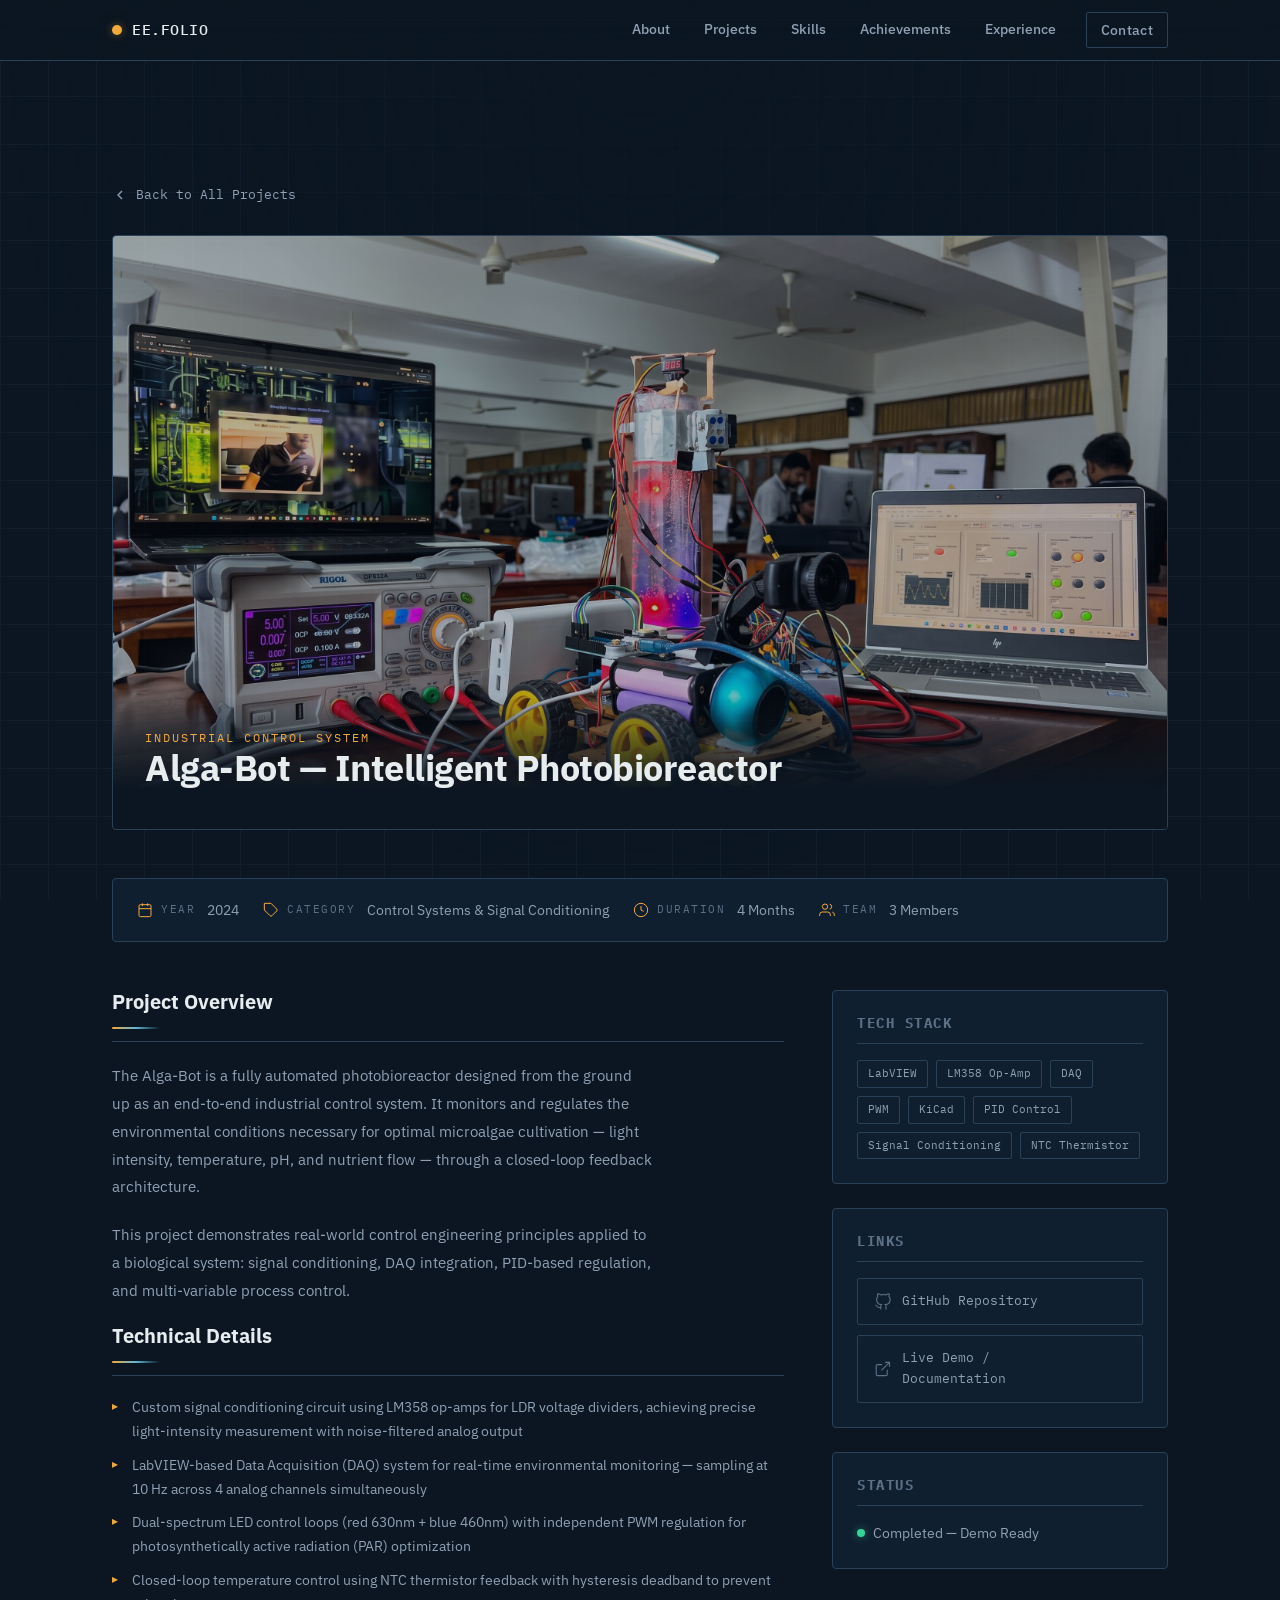
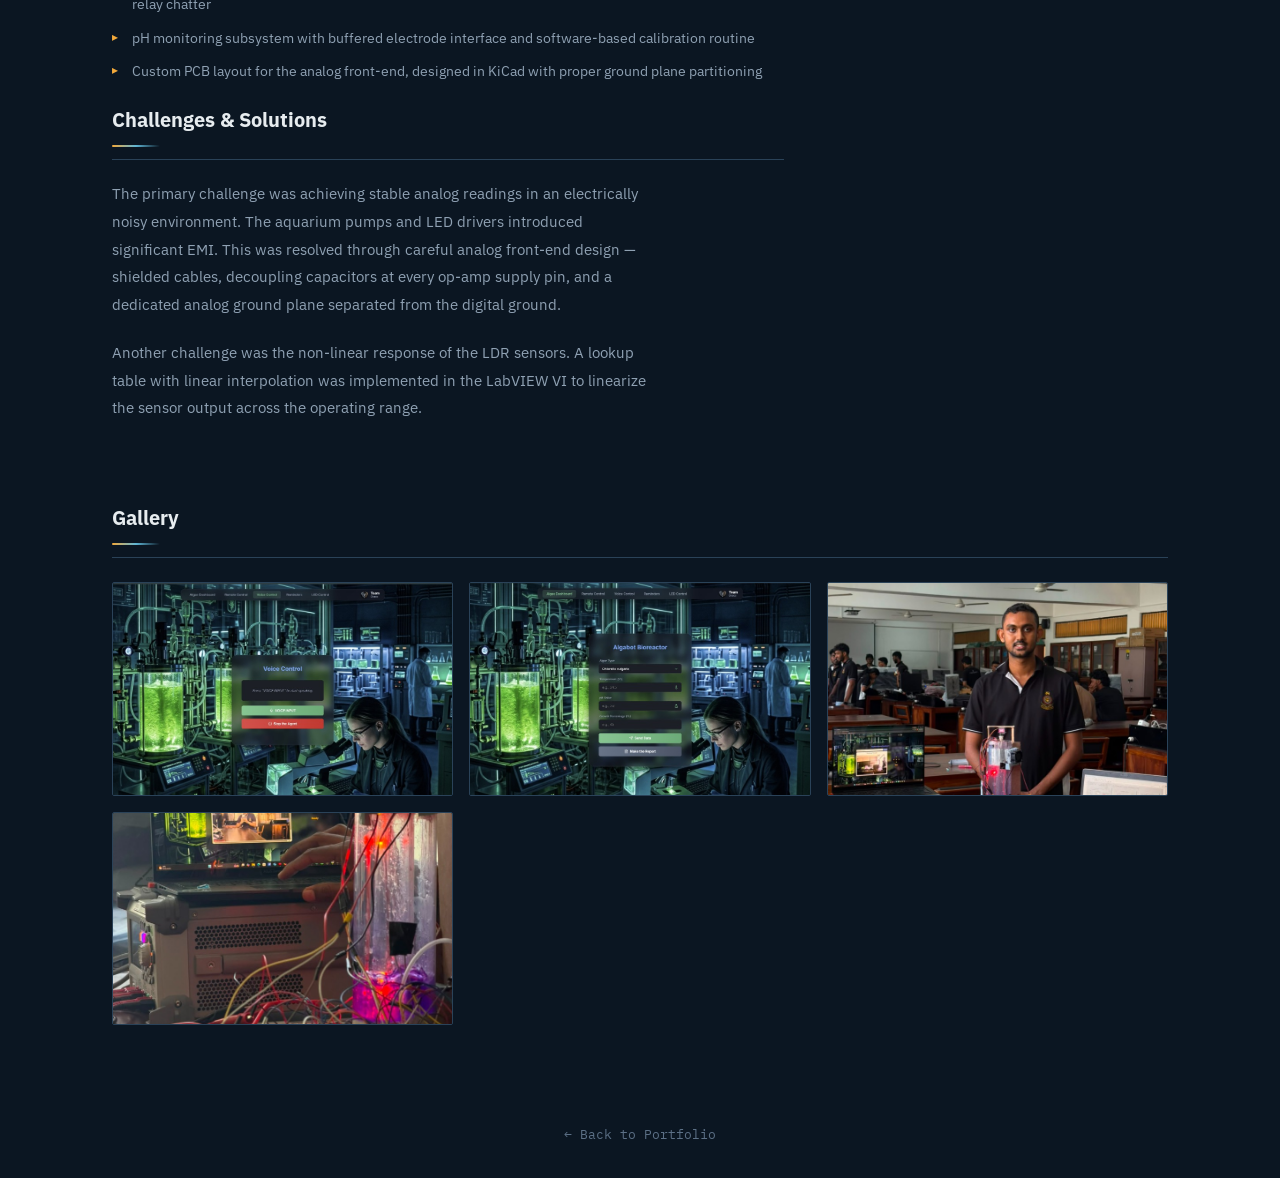
==== commit 20488660: "Updating photos and file links" ====
--- a/projects/algabot.html
+++ b/projects/algabot.html
@@ -39,10 +39,7 @@
 
     <!-- Hero Banner -->
     <div class="project-hero">
-      <div class="project-hero-image-placeholder">
-        <svg viewBox="0 0 24 24" fill="none" stroke="currentColor" stroke-width="1"><rect x="3" y="3" width="18" height="18" rx="2" ry="2"/><circle cx="8.5" cy="8.5" r="1.5"/><polyline points="21 15 16 10 5 21"/></svg>
-        <span>Project hero image — drop your image here</span>
-      </div>
+      <img src="images/algabot/1.jpg" alt="Alga-Bot Hero Image" class="project-hero-image">
       <div class="project-hero-overlay">
         <div class="project-category">Industrial Control System</div>
         <h1>Alga-Bot — Intelligent Photobioreactor</h1>
@@ -126,7 +123,7 @@
         <!-- Links -->
         <div class="sidebar-panel">
           <h3>Links</h3>
-          <a href="#" class="project-link" target="_blank" rel="noopener">
+          <a href="https://github.com/NavigatorPrime/Algabot_Bioreactor" class="project-link" target="_blank" rel="noopener">
             <svg viewBox="0 0 24 24" fill="none" stroke="currentColor" stroke-width="1.5"><path d="M9 19c-5 1.5-5-2.5-7-3m14 6v-3.87a3.37 3.37 0 0 0-.94-2.61c3.14-.35 6.44-1.54 6.44-7A5.44 5.44 0 0 0 20 4.77 5.07 5.07 0 0 0 19.91 1S18.73.65 16 2.48a13.38 13.38 0 0 0-7 0C6.27.65 5.09 1 5.09 1A5.07 5.07 0 0 0 5 4.77a5.44 5.44 0 0 0-1.5 3.78c0 5.42 3.3 6.61 6.44 7A3.37 3.37 0 0 0 9 18.13V22"/></svg>
             GitHub Repository
             <svg class="link-arrow" viewBox="0 0 24 24" fill="none" stroke="currentColor" stroke-width="2" width="14" height="14"><polyline points="9 18 15 12 9 6"/></svg>
@@ -155,31 +152,19 @@
       <h2>Gallery</h2>
       <div class="gallery-grid">
         <div class="gallery-item">
-          <div class="gallery-placeholder">
-            <svg viewBox="0 0 24 24" fill="none" stroke="currentColor" stroke-width="1"><rect x="3" y="3" width="18" height="18" rx="2" ry="2"/><circle cx="8.5" cy="8.5" r="1.5"/><polyline points="21 15 16 10 5 21"/></svg>
-            <span>Image 1</span>
-          </div>
+          <img src="images/algabot/2.jpg" alt="Circuit Board Assembly">
           <div class="gallery-caption">Circuit Board Assembly</div>
         </div>
         <div class="gallery-item">
-          <div class="gallery-placeholder">
-            <svg viewBox="0 0 24 24" fill="none" stroke="currentColor" stroke-width="1"><rect x="3" y="3" width="18" height="18" rx="2" ry="2"/><circle cx="8.5" cy="8.5" r="1.5"/><polyline points="21 15 16 10 5 21"/></svg>
-            <span>Image 2</span>
-          </div>
+          <img src="images/algabot/3.jpg" alt="LabVIEW Dashboard">
           <div class="gallery-caption">LabVIEW Dashboard</div>
         </div>
         <div class="gallery-item">
-          <div class="gallery-placeholder">
-            <svg viewBox="0 0 24 24" fill="none" stroke="currentColor" stroke-width="1"><rect x="3" y="3" width="18" height="18" rx="2" ry="2"/><circle cx="8.5" cy="8.5" r="1.5"/><polyline points="21 15 16 10 5 21"/></svg>
-            <span>Image 3</span>
-          </div>
+          <img src="images/algabot/4.jpg" alt="Full System Setup">
           <div class="gallery-caption">Full System Setup</div>
         </div>
         <div class="gallery-item">
-          <div class="gallery-placeholder">
-            <svg viewBox="0 0 24 24" fill="none" stroke="currentColor" stroke-width="1"><rect x="3" y="3" width="18" height="18" rx="2" ry="2"/><circle cx="8.5" cy="8.5" r="1.5"/><polyline points="21 15 16 10 5 21"/></svg>
-            <span>Image 4</span>
-          </div>
+          <img src="images/algabot/5.jpg" alt="Signal Conditioning PCB">
           <div class="gallery-caption">Signal Conditioning PCB</div>
         </div>
       </div>
--- a/index.css
+++ b/index.css
@@ -801,23 +801,64 @@
 /* ====================
    ACHIEVEMENTS
    ==================== */
+.marquee-wrapper {
+  position: relative;
+  width: 100%;
+  padding: 0 56px; /* space for the arrow buttons on each side */
+}
+
 .marquee-container {
-  overflow: hidden;
+  overflow-x: auto;
+  overflow-y: hidden;
+  scroll-behavior: smooth;
   position: relative;
   width: 100%;
   padding: 10px 0;
-  mask-image: linear-gradient(to right, transparent, black 5%, black 95%, transparent);
-  -webkit-mask-image: linear-gradient(to right, transparent, black 5%, black 95%, transparent);
+  /* hide scrollbar */
+  scrollbar-width: none;
+  -ms-overflow-style: none;
+}
+.marquee-container::-webkit-scrollbar {
+  display: none;
 }
 
 .marquee-track {
   display: flex;
   width: max-content;
-  animation: scrollMarquee 35s linear infinite;
-}
-
-.marquee-container:hover .marquee-track {
-  animation-play-state: paused;
+}
+
+.marquee-nav-btn {
+  background: var(--navy-800);
+  border: 1px solid var(--amber);
+  color: var(--amber);
+  width: 44px;
+  height: 44px;
+  border-radius: 50%;
+  display: flex;
+  align-items: center;
+  justify-content: center;
+  cursor: pointer;
+  z-index: 10;
+  position: absolute;
+  top: 50%;
+  transform: translateY(-50%);
+  transition: all 0.3s ease;
+  flex-shrink: 0;
+}
+.marquee-nav-btn:hover {
+  background: var(--amber);
+  color: var(--navy-950);
+  box-shadow: 0 0 16px rgba(242, 169, 59, 0.4);
+}
+.marquee-nav-btn.left {
+  left: 0;
+}
+.marquee-nav-btn.right {
+  right: 0;
+}
+.marquee-nav-btn svg {
+  width: 20px;
+  height: 20px;
 }
 
 .marquee-set {
@@ -828,7 +869,7 @@
 
 .marquee-card {
   flex-shrink: 0;
-  width: 340px;
+  width: 420px;
   background: var(--navy-900);
   border: 1px solid var(--line);
   border-radius: var(--radius-md);
@@ -849,7 +890,7 @@
 
 .marquee-image-placeholder {
   width: 100%;
-  height: 180px;
+  height: 260px;
   background: rgba(11, 22, 34, 0.4);
   border: 1px dashed var(--line);
   border-radius: var(--radius-sm);
@@ -925,33 +966,22 @@
   color: var(--text);
 }
 
-@keyframes scrollMarquee {
-  to {
-    transform: translateX(-50%);
-  }
-}
-
-/* Reduced motion for marquee */
+/* Reduced motion for marquee fallback */
 @media (prefers-reduced-motion: reduce) {
-  .marquee-track {
-    animation: none;
+  .marquee-container {
     overflow-x: auto;
-    width: 100%;
     scrollbar-width: thin;
     scrollbar-color: var(--amber) var(--navy-900);
   }
-  .marquee-track::-webkit-scrollbar {
+  .marquee-container::-webkit-scrollbar {
     height: 6px;
   }
-  .marquee-track::-webkit-scrollbar-track {
+  .marquee-container::-webkit-scrollbar-track {
     background: var(--navy-900);
   }
-  .marquee-track::-webkit-scrollbar-thumb {
+  .marquee-container::-webkit-scrollbar-thumb {
     background: var(--amber);
     border-radius: 4px;
-  }
-  .marquee-set:nth-child(2) {
-    display: none;
   }
 }
 
@@ -1053,7 +1083,7 @@
    ==================== */
 .terminal-block {
   display: grid;
-  grid-template-columns: repeat(4, 1fr);
+  grid-template-columns: repeat(3, 1fr);
   border: 1px solid var(--line);
   border-radius: var(--radius-md);
   overflow: hidden;
@@ -1064,8 +1094,10 @@
   border-right: 1px solid var(--line);
   transition: background 0.25s ease, box-shadow 0.3s ease;
   text-decoration: none;
-  display: block;
-  position: relative;
+  display: flex;
+  flex-direction: column;
+  position: relative;
+  min-height: 100px;
 }
 
 .terminal-cell:last-child {
--- a/project-detail.css
+++ b/project-detail.css
@@ -44,20 +44,29 @@
 
 .project-hero-image {
   width: 100%;
-  height: 340px;
+  aspect-ratio: 16 / 9;
+  height: auto;
   object-fit: cover;
   display: block;
   opacity: 0.7;
   transition: opacity 0.4s ease;
 }
 
+.project-hero-image img {
+  width: 100%;
+  height: 100%;
+  object-fit: cover;
+  display: block;
+}
+
 .project-hero:hover .project-hero-image {
   opacity: 0.9;
 }
 
 .project-hero-image-placeholder {
   width: 100%;
-  height: 340px;
+  aspect-ratio: 16 / 9;
+  height: auto;
   background: rgba(11, 22, 34, 0.5);
   border: 1px dashed var(--line);
   display: flex;
@@ -344,6 +353,18 @@
   gap: 8px;
 }
 
+.gallery-placeholder img {
+  width: 100%;
+  height: 100%;
+  object-fit: cover;
+  display: block;
+  transition: transform 0.5s ease;
+}
+
+.gallery-item:hover .gallery-placeholder img {
+  transform: scale(1.05);
+}
+
 .gallery-placeholder svg {
   width: 24px;
   height: 24px;
